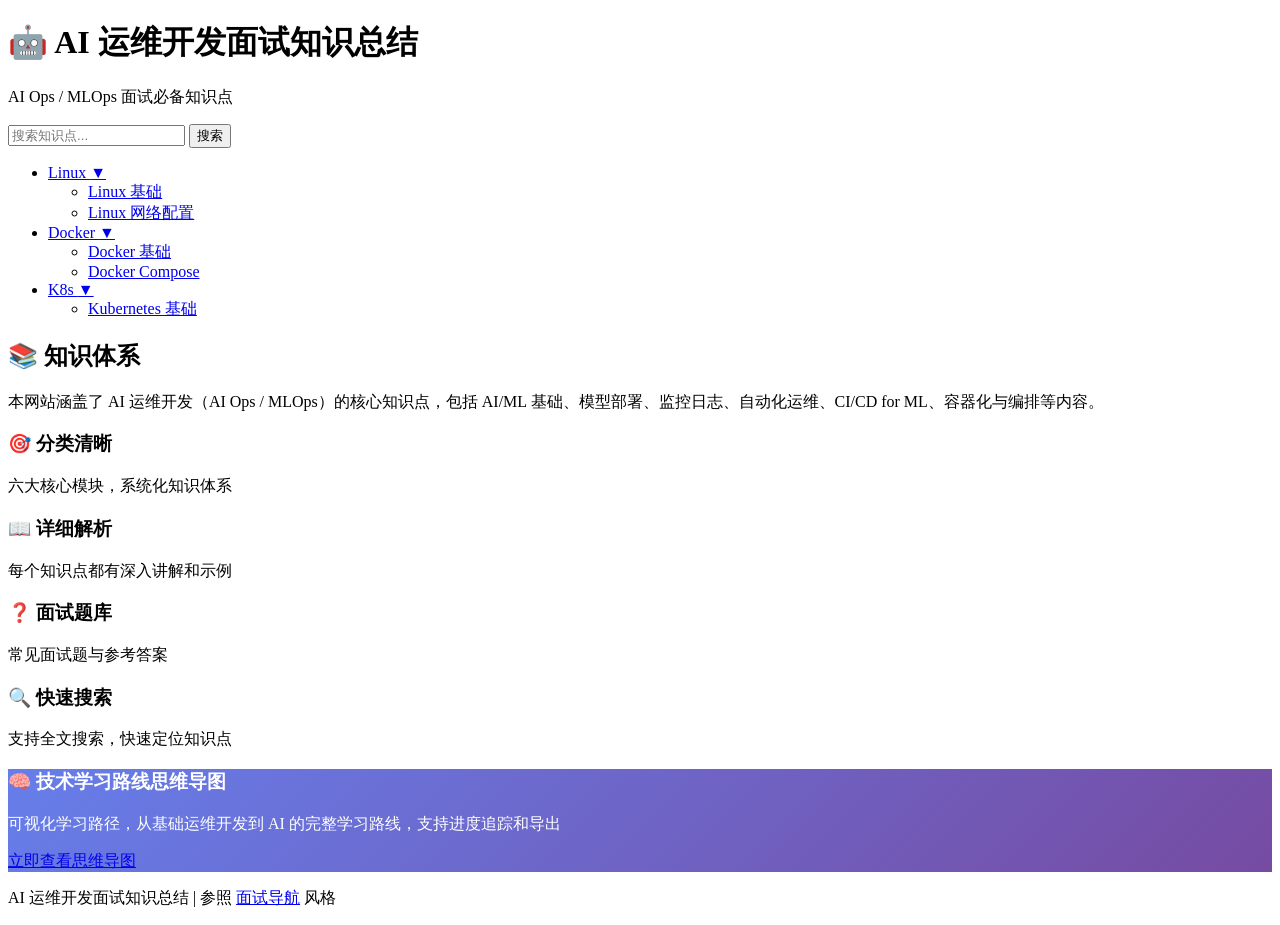
==== ai-ops-interview/templates/index.html @ b9c519ff "Merge branch 'main' into openhands-fix-issue-19" ====
<!DOCTYPE html>
<html lang="zh-CN">
<head>
    <meta charset="UTF-8">
    <meta name="viewport" content="width=device-width, initial-scale=1.0">
    <title>AI 运维开发面试知识总结</title>
    <link rel="stylesheet" href="/static/css/style.css">
</head>
<body>
    <div class="container">
        <header>
            <h1>🤖 AI 运维开发面试知识总结</h1>
            <p class="subtitle">AI Ops / MLOps 面试必备知识点</p>
            <div class="search-box">
                <input type="text" id="searchInput" placeholder="搜索知识点...">
                <button onclick="search()">搜索</button>
            </div>
        </header>

        <!-- 导航栏 -->
        <nav class="navbar">
            <div class="nav-container">
                <ul class="nav-menu">
                    <li class="nav-item dropdown">
                        <a href="javascript:void(0)" class="nav-link" onclick="toggleDropdown(event, 'linux-dropdown')">
                            Linux <span class="dropdown-arrow">▼</span>
                        </a>
                        <ul class="dropdown-menu" id="linux-dropdown">
                            <li><a href="/topic/linux/linux-basics">Linux 基础</a></li>
                            <li><a href="/topic/linux/linux-networking">Linux 网络配置</a></li>
                        </ul>
                    </li>
                    <li class="nav-item dropdown">
                        <a href="javascript:void(0)" class="nav-link" onclick="toggleDropdown(event, 'docker-dropdown')">
                            Docker <span class="dropdown-arrow">▼</span>
                        </a>
                        <ul class="dropdown-menu" id="docker-dropdown">
                            <li><a href="/topic/docker/docker-basics">Docker 基础</a></li>
                            <li><a href="/topic/docker/docker-compose">Docker Compose</a></li>
                        </ul>
                    </li>
                    <li class="nav-item dropdown">
                        <a href="javascript:void(0)" class="nav-link" onclick="toggleDropdown(event, 'k8s-dropdown')">
                            K8s <span class="dropdown-arrow">▼</span>
                        </a>
                        <ul class="dropdown-menu" id="k8s-dropdown">
                            <li><a href="/topic/k8s/k8s-basics">Kubernetes 基础</a></li>
                        </ul>
                    </li>
                </ul>
            </div>
        </nav>

        <nav class="categories" id="categories">
            <!-- Categories will be loaded here -->
        </nav>

        <main>
            <section class="intro">
                <h2>📚 知识体系</h2>
                <p>本网站涵盖了 AI 运维开发（AI Ops / MLOps）的核心知识点，包括 AI/ML 基础、模型部署、监控日志、自动化运维、CI/CD for ML、容器化与编排等内容。</p>
            </section>

            <section class="features">
                <div class="feature-card">
                    <h3>🎯 分类清晰</h3>
                    <p>六大核心模块，系统化知识体系</p>
                </div>
                <div class="feature-card">
                    <h3>📖 详细解析</h3>
                    <p>每个知识点都有深入讲解和示例</p>
                </div>
                <div class="feature-card">
                    <h3>❓ 面试题库</h3>
                    <p>常见面试题与参考答案</p>
                </div>
                <div class="feature-card">
                    <h3>🔍 快速搜索</h3>
                    <p>支持全文搜索，快速定位知识点</p>
                </div>
                <div class="feature-card" style="grid-column: 1 / -1; background: linear-gradient(135deg, #667eea 0%, #764ba2 100%); color: white;">
                    <h3>🧠 技术学习路线思维导图</h3>
                    <p>可视化学习路径，从基础运维开发到 AI 的完整学习路线，支持进度追踪和导出</p>
                    <a href="/mindmap" class="mindmap-btn">立即查看思维导图</a>
                </div>
            </section>
        </main>

        <footer>
            <p>AI 运维开发面试知识总结 | 参照 <a href="https://www.mianshiya.com/" target="_blank">面试导航</a> 风格</p>
        </footer>
    </div>

    <script>
        let categoriesData = [];

        // 切换下拉菜单
        function toggleDropdown(event, dropdownId) {
            event.preventDefault();
            event.stopPropagation();

            // 关闭所有其他下拉菜单
            const allDropdowns = document.querySelectorAll('.dropdown-menu');
            allDropdowns.forEach(dropdown => {
                if (dropdown.id !== dropdownId) {
                    dropdown.classList.remove('show');
                }
            });

            // 切换当前下拉菜单
            const dropdown = document.getElementById(dropdownId);
            dropdown.classList.toggle('show');
        }

        // 点击外部关闭下拉菜单
        document.addEventListener('click', function(event) {
            const dropdowns = document.querySelectorAll('.dropdown-menu');
            dropdowns.forEach(dropdown => {
                if (!dropdown.contains(event.target)) {
                    dropdown.classList.remove('show');
                }
            });
        });

        // 阻止事件冒泡
        document.querySelectorAll('.dropdown-menu').forEach(dropdown => {
            dropdown.addEventListener('click', function(event) {
                event.stopPropagation();
            });
        });

        async function loadCategories() {
            try {
                const response = await fetch('/api/categories');
                categoriesData = await response.json();
                renderCategories();
            } catch (error) {
                console.error('Error loading categories:', error);
            }
        }

        function renderCategories() {
            const container = document.getElementById('categories');
            container.innerHTML = categoriesData.map(category => `
                <div class="category">
                    <h2>${category.name}</h2>
                    <div class="topics">
                        ${category.topics.map(topic => `
                            <a href="/topic/${category.id}/${topic.id}" class="topic-link">
                                ${topic.name}
                            </a>
                        `).join('')}
                    </div>
                </div>
            `).join('');
        }

        function search() {
            const query = document.getElementById('searchInput').value;
            if (query) {
                window.location.href = `/search?q=${encodeURIComponent(query)}`;
            }
        }

        document.getElementById('searchInput').addEventListener('keypress', function(e) {
            if (e.key === 'Enter') {
                search();
            }
        });

        loadCategories();
    </script>
</body>
</html>
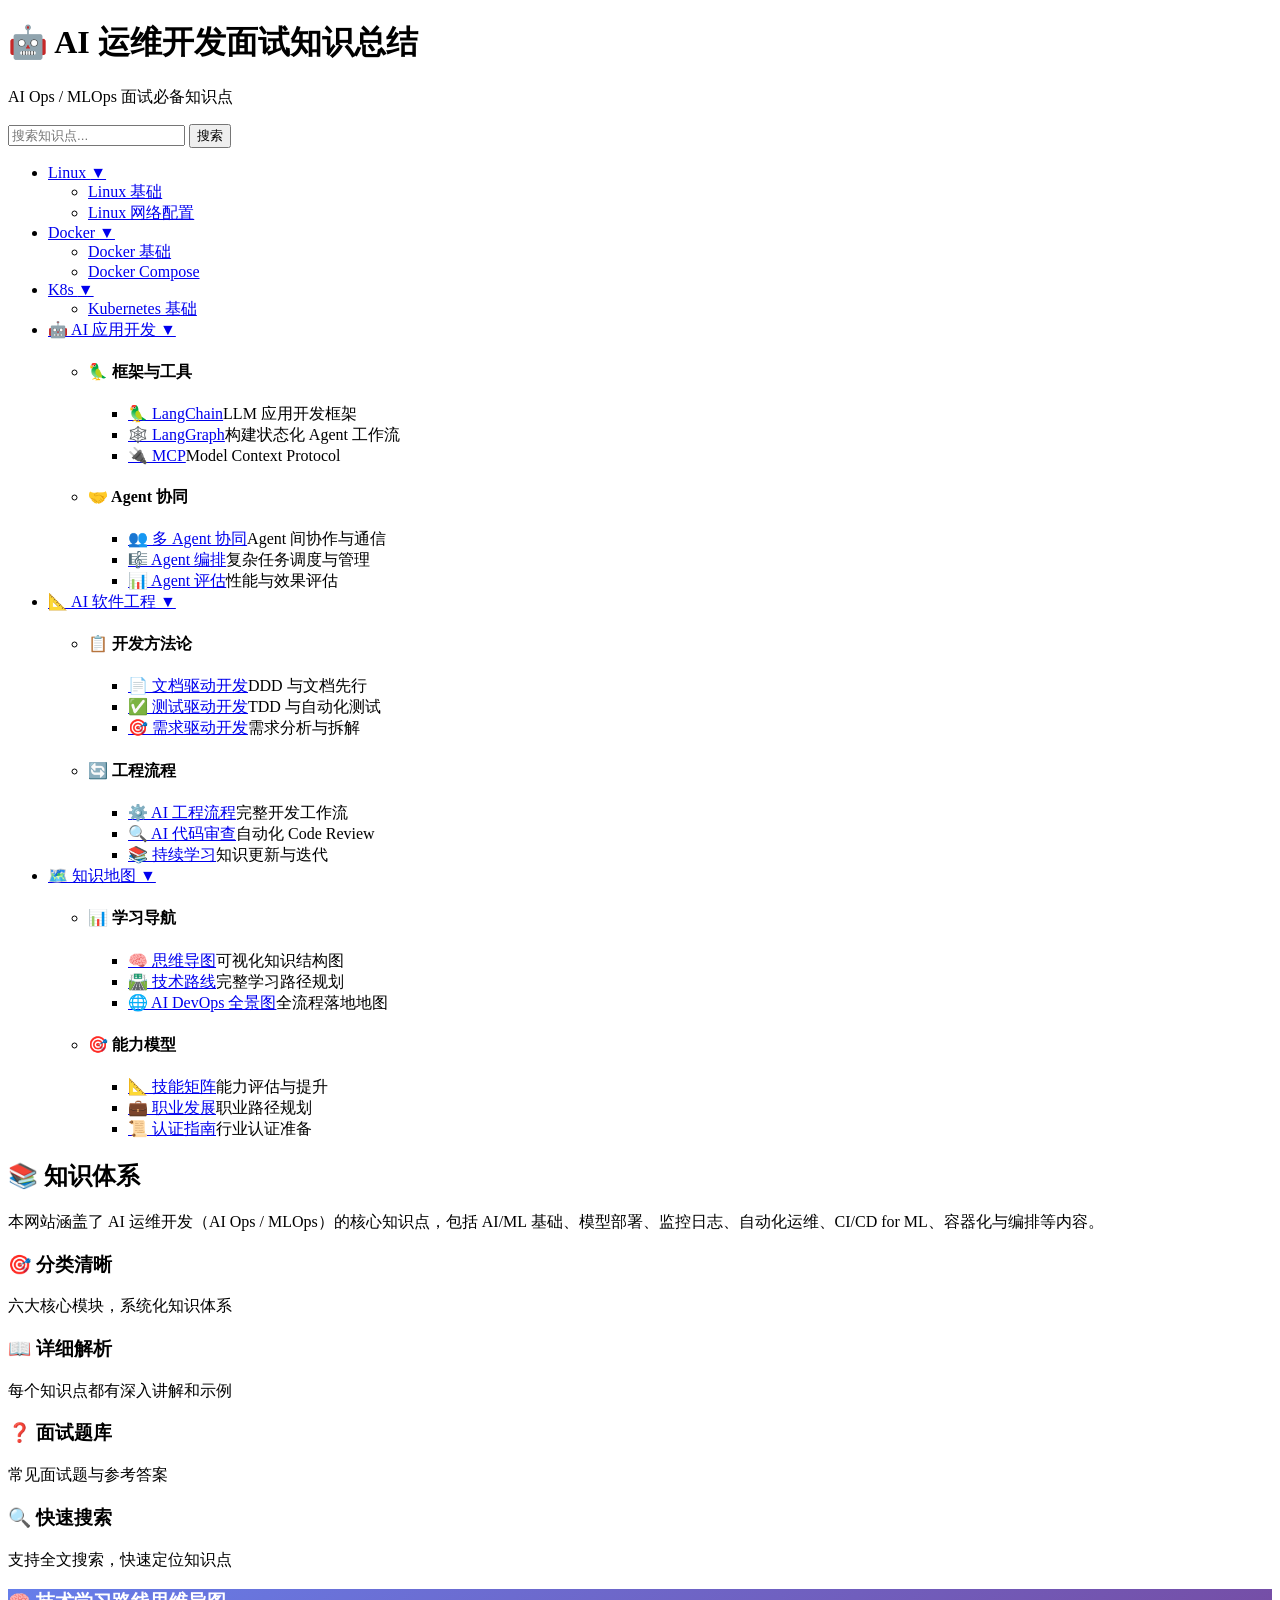
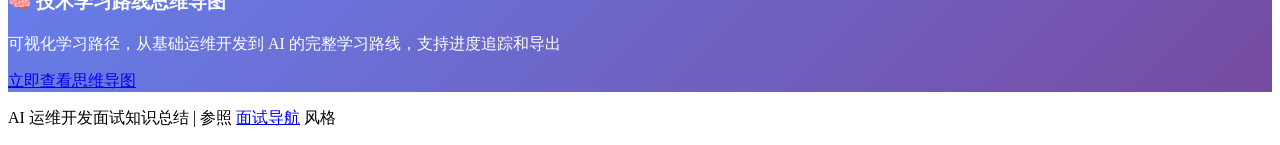
==== commit 0eed4580: "feat: 新增知识地图导航栏目 🗺️ 新增知识地图菜单: - 🧠 思维导图 (已有功能整合) - 🛣️ 技术路线 (完整学习路径) - 🌐 AI DevOps 全景图 (全流程落地地图) - 📐 技" ====
--- a/ai-ops-interview/templates/index.html
+++ b/ai-ops-interview/templates/index.html
@@ -48,6 +48,75 @@
                             <li><a href="/topic/k8s/k8s-basics">Kubernetes 基础</a></li>
                         </ul>
                     </li>
+                    <li class="nav-item dropdown">
+                        <a href="javascript:void(0)" class="nav-link nav-link-ai-app" onclick="toggleDropdown(event, 'ai-app-dropdown')">
+                            🤖 AI 应用开发 <span class="dropdown-arrow">▼</span>
+                        </a>
+                        <ul class="dropdown-menu dropdown-menu-wide" id="ai-app-dropdown">
+                            <li class="dropdown-section">
+                                <h4>🦜 框架与工具</h4>
+                                <ul>
+                                    <li><a href="/ai-apps/langchain">🦜 LangChain</a><span class="desc">LLM 应用开发框架</span></li>
+                                    <li><a href="/ai-apps/langgraph">🕸️ LangGraph</a><span class="desc">构建状态化 Agent 工作流</span></li>
+                                    <li><a href="/ai-apps/mcp">🔌 MCP</a><span class="desc">Model Context Protocol</span></li>
+                                </ul>
+                            </li>
+                            <li class="dropdown-section">
+                                <h4>🤝 Agent 协同</h4>
+                                <ul>
+                                    <li><a href="/ai-apps/agent-collaboration">👥 多 Agent 协同</a><span class="desc">Agent 间协作与通信</span></li>
+                                    <li><a href="/ai-apps/agent-orchestration">🎼 Agent 编排</a><span class="desc">复杂任务调度与管理</span></li>
+                                    <li><a href="/ai-apps/agent-evaluation">📊 Agent 评估</a><span class="desc">性能与效果评估</span></li>
+                                </ul>
+                            </li>
+                        </ul>
+                    </li>
+                    <li class="nav-item dropdown">
+                        <a href="javascript:void(0)" class="nav-link nav-link-ai-se" onclick="toggleDropdown(event, 'ai-se-dropdown')">
+                            📐 AI 软件工程 <span class="dropdown-arrow">▼</span>
+                        </a>
+                        <ul class="dropdown-menu dropdown-menu-wide" id="ai-se-dropdown">
+                            <li class="dropdown-section">
+                                <h4>📋 开发方法论</h4>
+                                <ul>
+                                    <li><a href="/ai-se/doc-driven">📄 文档驱动开发</a><span class="desc">DDD 与文档先行</span></li>
+                                    <li><a href="/ai-se/test-driven">✅ 测试驱动开发</a><span class="desc">TDD 与自动化测试</span></li>
+                                    <li><a href="/ai-se/requirement-driven">🎯 需求驱动开发</a><span class="desc">需求分析与拆解</span></li>
+                                </ul>
+                            </li>
+                            <li class="dropdown-section">
+                                <h4>🔄 工程流程</h4>
+                                <ul>
+                                    <li><a href="/ai-se/ai-workflow">⚙️ AI 工程流程</a><span class="desc">完整开发工作流</span></li>
+                                    <li><a href="/ai-se/code-review">🔍 AI 代码审查</a><span class="desc">自动化 Code Review</span></li>
+                                    <li><a href="/ai-se/continuous-learning">📚 持续学习</a><span class="desc">知识更新与迭代</span></li>
+                                </ul>
+                            </li>
+                        </ul>
+                    </li>
+                    <li class="nav-item dropdown">
+                        <a href="javascript:void(0)" class="nav-link nav-link-maps" onclick="toggleDropdown(event, 'maps-dropdown')">
+                            🗺️ 知识地图 <span class="dropdown-arrow">▼</span>
+                        </a>
+                        <ul class="dropdown-menu dropdown-menu-wide" id="maps-dropdown">
+                            <li class="dropdown-section">
+                                <h4>📊 学习导航</h4>
+                                <ul>
+                                    <li><a href="/mindmap">🧠 思维导图</a><span class="desc">可视化知识结构图</span></li>
+                                    <li><a href="/maps/tech-roadmap">🛣️ 技术路线</a><span class="desc">完整学习路径规划</span></li>
+                                    <li><a href="/maps/ai-devops-landscape">🌐 AI DevOps 全景图</a><span class="desc">全流程落地地图</span></li>
+                                </ul>
+                            </li>
+                            <li class="dropdown-section">
+                                <h4>🎯 能力模型</h4>
+                                <ul>
+                                    <li><a href="/maps/skill-matrix">📐 技能矩阵</a><span class="desc">能力评估与提升</span></li>
+                                    <li><a href="/maps/career-path">💼 职业发展</a><span class="desc">职业路径规划</span></li>
+                                    <li><a href="/maps/certification">📜 认证指南</a><span class="desc">行业认证准备</span></li>
+                                </ul>
+                            </li>
+                        </ul>
+                    </li>
                 </ul>
             </div>
         </nav>
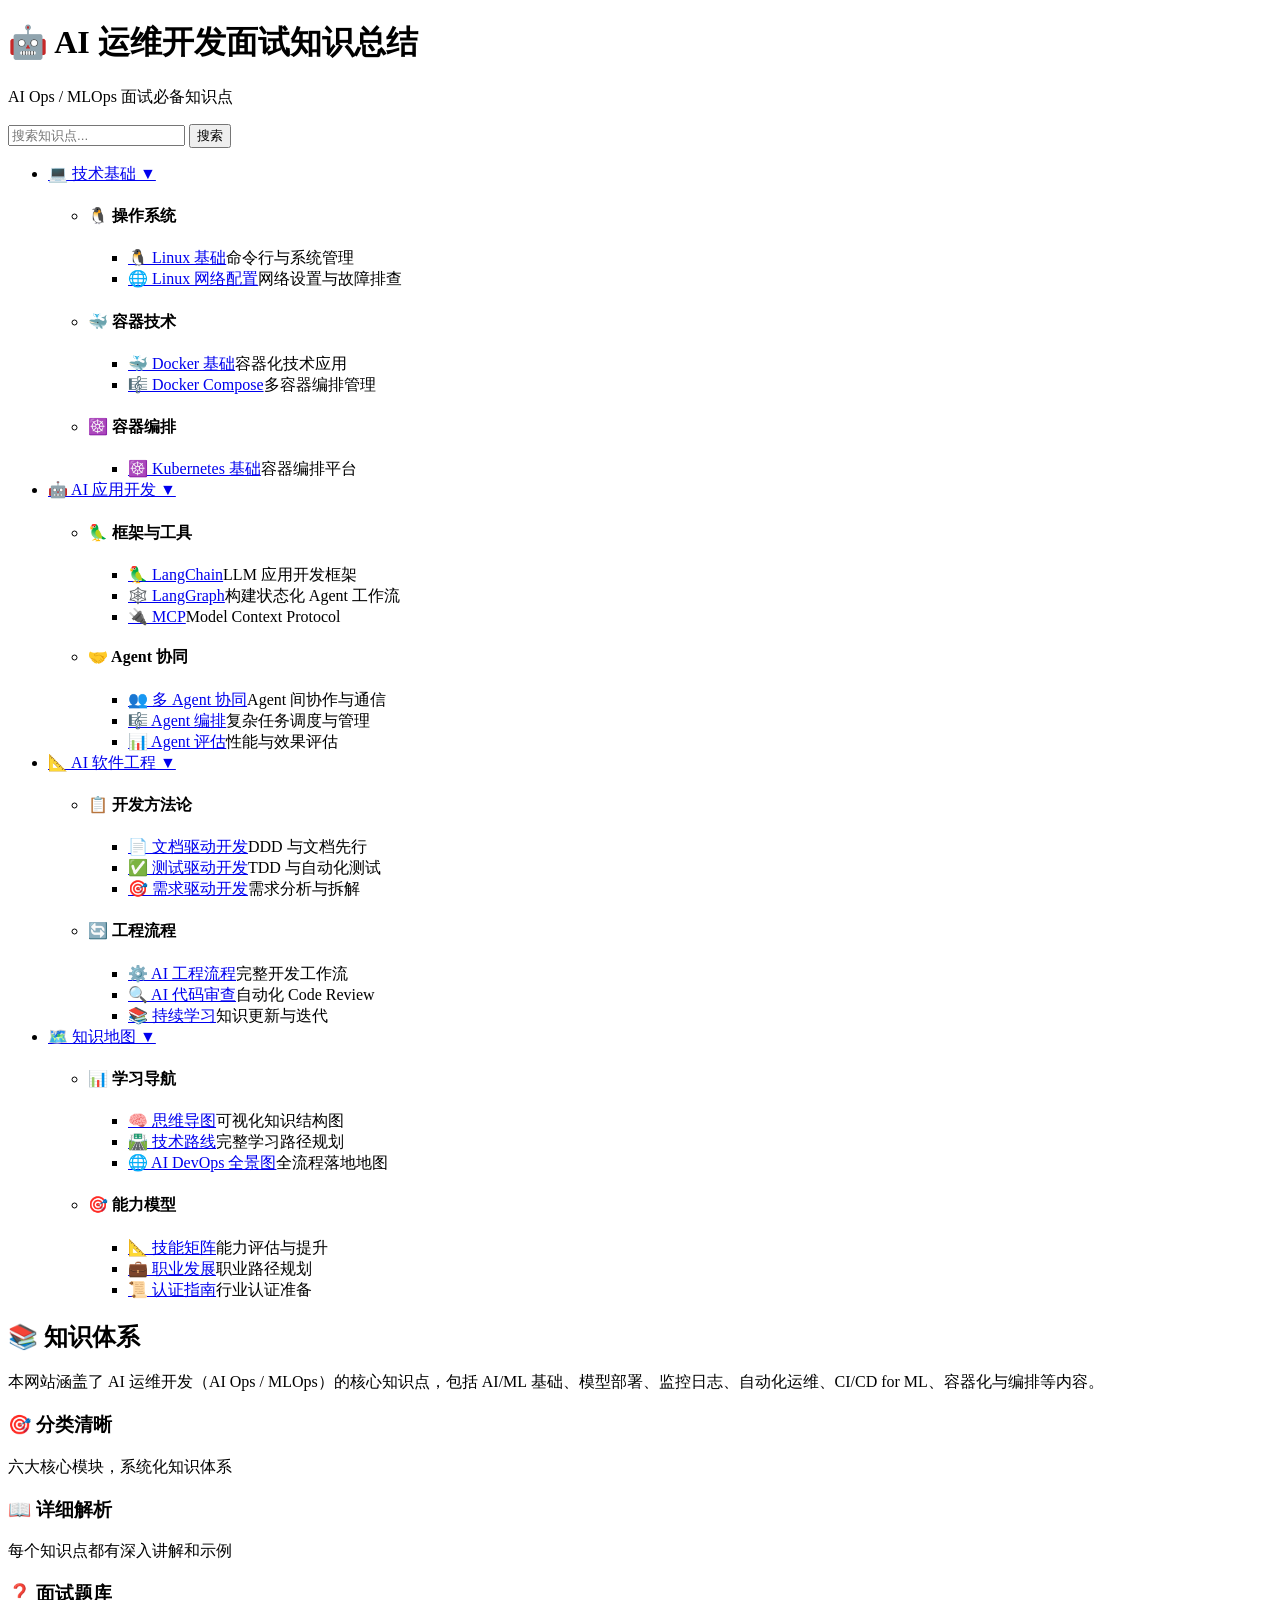
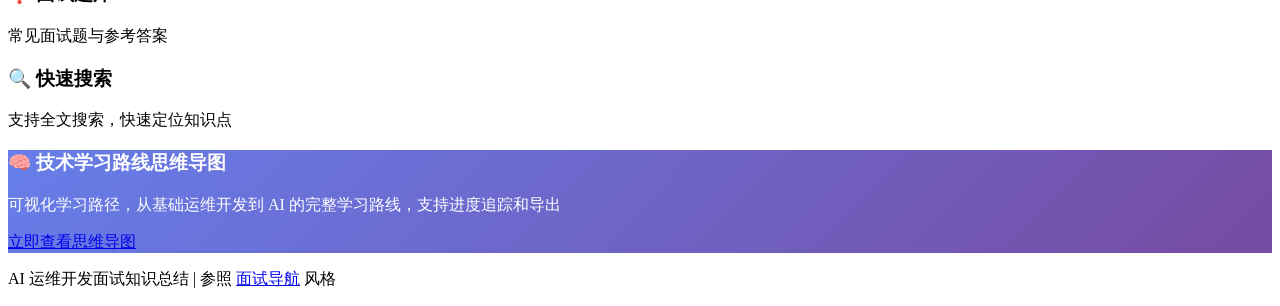
==== commit 471a7d30: "style: 统一导航栏菜单样式 🎨 样式统一: - 将 Linux/Docker/K8s 合并为'💻 技术基础'菜单 - 所有菜单统一使用宽版下拉样式 - 所有菜单项添加图标和描述文字 - 统一的半" ====
--- a/ai-ops-interview/templates/index.html
+++ b/ai-ops-interview/templates/index.html
@@ -23,29 +23,30 @@
             <div class="nav-container">
                 <ul class="nav-menu">
                     <li class="nav-item dropdown">
-                        <a href="javascript:void(0)" class="nav-link" onclick="toggleDropdown(event, 'linux-dropdown')">
-                            Linux <span class="dropdown-arrow">▼</span>
-                        </a>
-                        <ul class="dropdown-menu" id="linux-dropdown">
-                            <li><a href="/topic/linux/linux-basics">Linux 基础</a></li>
-                            <li><a href="/topic/linux/linux-networking">Linux 网络配置</a></li>
-                        </ul>
-                    </li>
-                    <li class="nav-item dropdown">
-                        <a href="javascript:void(0)" class="nav-link" onclick="toggleDropdown(event, 'docker-dropdown')">
-                            Docker <span class="dropdown-arrow">▼</span>
-                        </a>
-                        <ul class="dropdown-menu" id="docker-dropdown">
-                            <li><a href="/topic/docker/docker-basics">Docker 基础</a></li>
-                            <li><a href="/topic/docker/docker-compose">Docker Compose</a></li>
-                        </ul>
-                    </li>
-                    <li class="nav-item dropdown">
-                        <a href="javascript:void(0)" class="nav-link" onclick="toggleDropdown(event, 'k8s-dropdown')">
-                            K8s <span class="dropdown-arrow">▼</span>
-                        </a>
-                        <ul class="dropdown-menu" id="k8s-dropdown">
-                            <li><a href="/topic/k8s/k8s-basics">Kubernetes 基础</a></li>
+                        <a href="javascript:void(0)" class="nav-link nav-link-tech" onclick="toggleDropdown(event, 'tech-dropdown')">
+                            💻 技术基础 <span class="dropdown-arrow">▼</span>
+                        </a>
+                        <ul class="dropdown-menu dropdown-menu-wide" id="tech-dropdown">
+                            <li class="dropdown-section">
+                                <h4>🐧 操作系统</h4>
+                                <ul>
+                                    <li><a href="/topic/linux/linux-basics">🐧 Linux 基础</a><span class="desc">命令行与系统管理</span></li>
+                                    <li><a href="/topic/linux/linux-networking">🌐 Linux 网络配置</a><span class="desc">网络设置与故障排查</span></li>
+                                </ul>
+                            </li>
+                            <li class="dropdown-section">
+                                <h4>🐳 容器技术</h4>
+                                <ul>
+                                    <li><a href="/topic/docker/docker-basics">🐳 Docker 基础</a><span class="desc">容器化技术应用</span></li>
+                                    <li><a href="/topic/docker/docker-compose">🎼 Docker Compose</a><span class="desc">多容器编排管理</span></li>
+                                </ul>
+                            </li>
+                            <li class="dropdown-section">
+                                <h4>☸️ 容器编排</h4>
+                                <ul>
+                                    <li><a href="/topic/k8s/k8s-basics">☸️ Kubernetes 基础</a><span class="desc">容器编排平台</span></li>
+                                </ul>
+                            </li>
                         </ul>
                     </li>
                     <li class="nav-item dropdown">
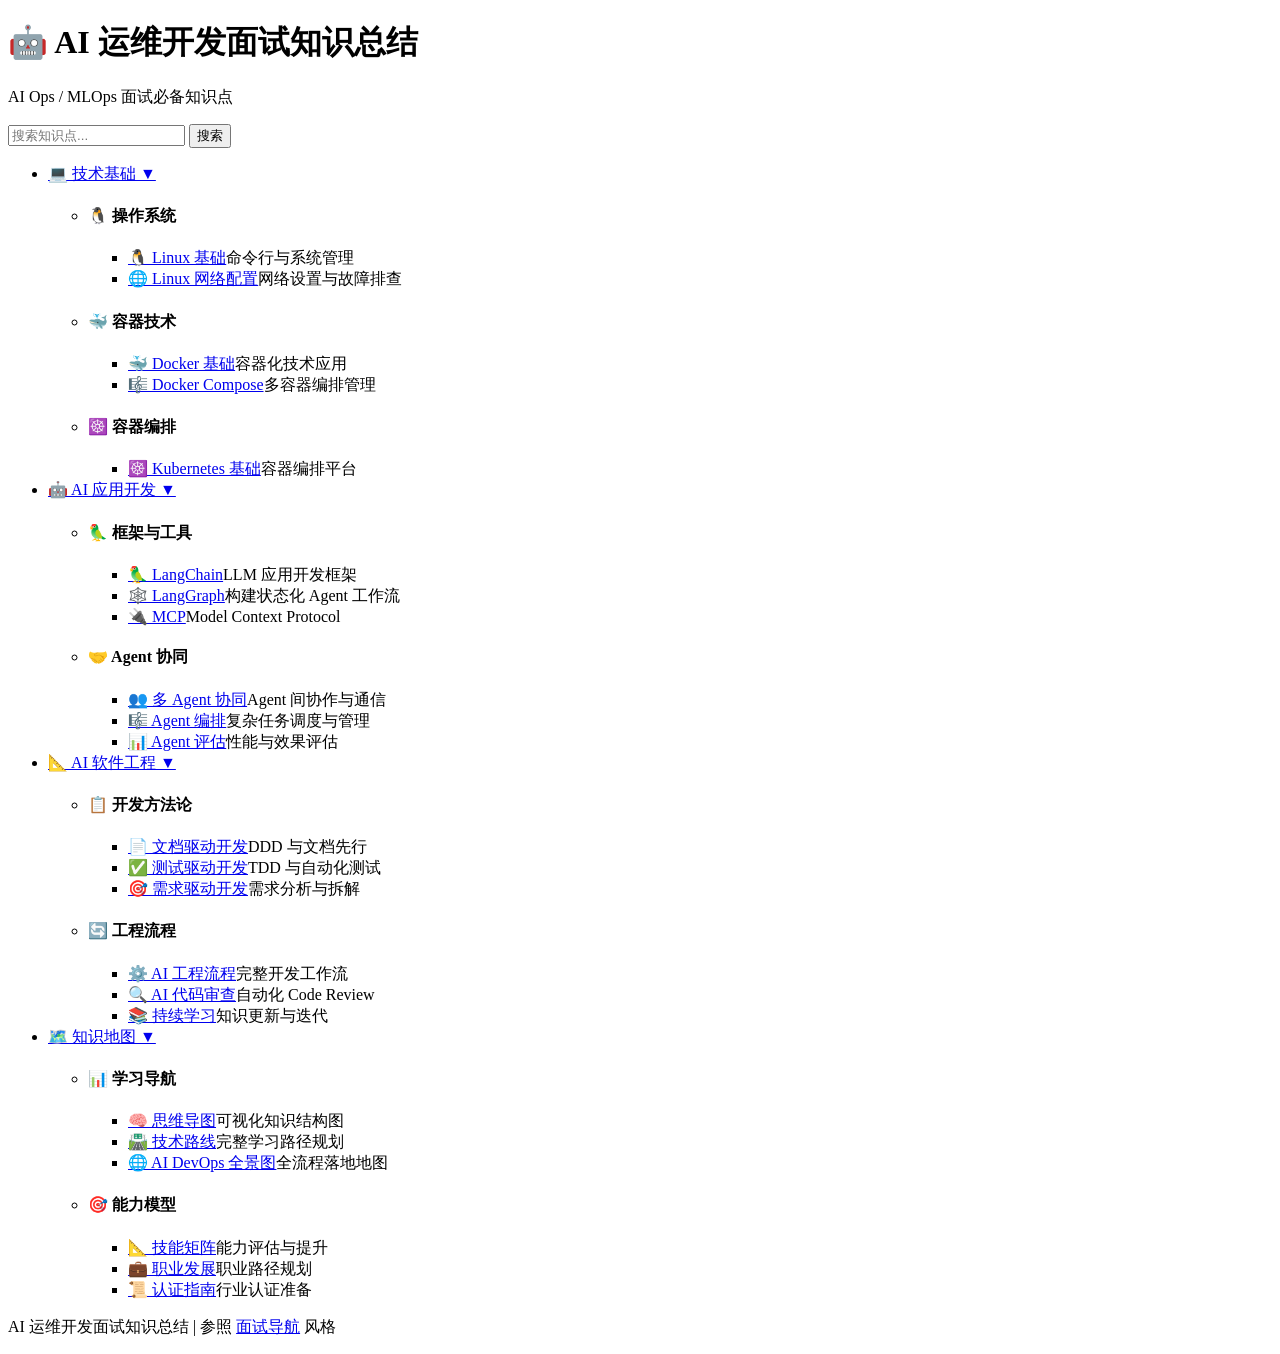
==== commit 31bb4c8d: "feat: 简化首页，只保留导航栏 🎨 首页简化: - 删除分类导航区域 (categories) - 删除介绍区域 (intro section) - 删除特性卡片区域 (features) - 删" ====
--- a/ai-ops-interview/templates/index.html
+++ b/ai-ops-interview/templates/index.html
@@ -122,49 +122,12 @@
             </div>
         </nav>
 
-        <nav class="categories" id="categories">
-            <!-- Categories will be loaded here -->
-        </nav>
-
-        <main>
-            <section class="intro">
-                <h2>📚 知识体系</h2>
-                <p>本网站涵盖了 AI 运维开发（AI Ops / MLOps）的核心知识点，包括 AI/ML 基础、模型部署、监控日志、自动化运维、CI/CD for ML、容器化与编排等内容。</p>
-            </section>
-
-            <section class="features">
-                <div class="feature-card">
-                    <h3>🎯 分类清晰</h3>
-                    <p>六大核心模块，系统化知识体系</p>
-                </div>
-                <div class="feature-card">
-                    <h3>📖 详细解析</h3>
-                    <p>每个知识点都有深入讲解和示例</p>
-                </div>
-                <div class="feature-card">
-                    <h3>❓ 面试题库</h3>
-                    <p>常见面试题与参考答案</p>
-                </div>
-                <div class="feature-card">
-                    <h3>🔍 快速搜索</h3>
-                    <p>支持全文搜索，快速定位知识点</p>
-                </div>
-                <div class="feature-card" style="grid-column: 1 / -1; background: linear-gradient(135deg, #667eea 0%, #764ba2 100%); color: white;">
-                    <h3>🧠 技术学习路线思维导图</h3>
-                    <p>可视化学习路径，从基础运维开发到 AI 的完整学习路线，支持进度追踪和导出</p>
-                    <a href="/mindmap" class="mindmap-btn">立即查看思维导图</a>
-                </div>
-            </section>
-        </main>
-
         <footer>
             <p>AI 运维开发面试知识总结 | 参照 <a href="https://www.mianshiya.com/" target="_blank">面试导航</a> 风格</p>
         </footer>
     </div>
 
     <script>
-        let categoriesData = [];
-
         // 切换下拉菜单
         function toggleDropdown(event, dropdownId) {
             event.preventDefault();
@@ -199,47 +162,6 @@
                 event.stopPropagation();
             });
         });
-
-        async function loadCategories() {
-            try {
-                const response = await fetch('/api/categories');
-                categoriesData = await response.json();
-                renderCategories();
-            } catch (error) {
-                console.error('Error loading categories:', error);
-            }
-        }
-
-        function renderCategories() {
-            const container = document.getElementById('categories');
-            container.innerHTML = categoriesData.map(category => `
-                <div class="category">
-                    <h2>${category.name}</h2>
-                    <div class="topics">
-                        ${category.topics.map(topic => `
-                            <a href="/topic/${category.id}/${topic.id}" class="topic-link">
-                                ${topic.name}
-                            </a>
-                        `).join('')}
-                    </div>
-                </div>
-            `).join('');
-        }
-
-        function search() {
-            const query = document.getElementById('searchInput').value;
-            if (query) {
-                window.location.href = `/search?q=${encodeURIComponent(query)}`;
-            }
-        }
-
-        document.getElementById('searchInput').addEventListener('keypress', function(e) {
-            if (e.key === 'Enter') {
-                search();
-            }
-        });
-
-        loadCategories();
     </script>
 </body>
 </html>
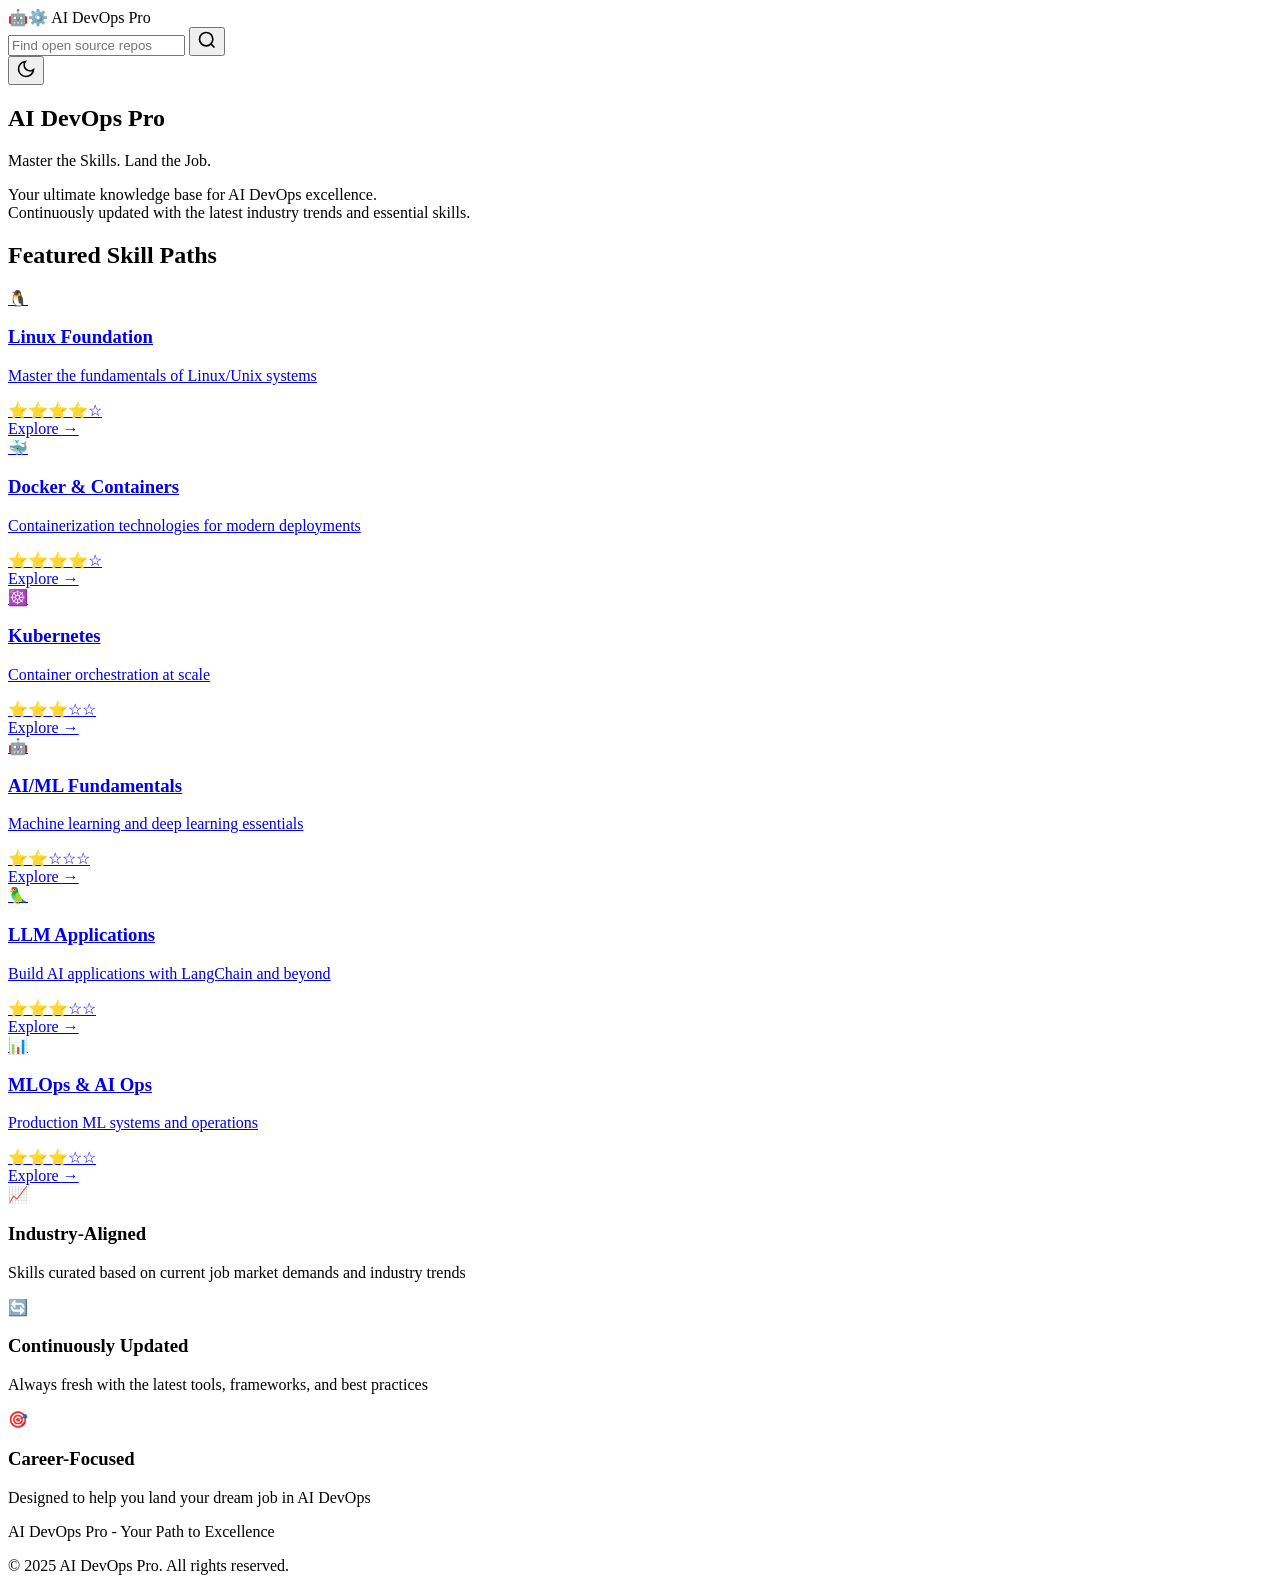
==== commit 7f741436: "feat: 将 AI DevOps Pro 设计应用到首页 🎨 首页替换: - 将 index-pro.html 替换为 index.html - 将 style-pro.css 替换为 style." ====
--- a/ai-ops-interview/templates/index.html
+++ b/ai-ops-interview/templates/index.html
@@ -1,166 +1,181 @@
-
 <!DOCTYPE html>
-<html lang="zh-CN">
+<html lang="en" data-theme="light">
 <head>
     <meta charset="UTF-8">
     <meta name="viewport" content="width=device-width, initial-scale=1.0">
-    <title>AI 运维开发面试知识总结</title>
-    <link rel="stylesheet" href="/static/css/style.css">
+    <title>AI DevOps Pro - Master the Skills. Land the Job.</title>
+    <link rel="stylesheet" href="/static/css/style-pro.css">
+    <link rel="icon" type="image/svg+xml" href="data:image/svg+xml,<svg xmlns='http://www.w3.org/2000/svg' viewBox='0 0 100 100'><text y='.9em' font-size='90'>🤖⚙️</text></svg>">
 </head>
 <body>
-    <div class="container">
-        <header>
-            <h1>🤖 AI 运维开发面试知识总结</h1>
-            <p class="subtitle">AI Ops / MLOps 面试必备知识点</p>
-            <div class="search-box">
-                <input type="text" id="searchInput" placeholder="搜索知识点...">
-                <button onclick="search()">搜索</button>
+    <!-- Navigation -->
+    <nav class="navbar-pro">
+        <div class="nav-brand">
+            <span class="logo">🤖⚙️</span>
+            <span class="title">AI DevOps Pro</span>
+        </div>
+        
+        <div class="nav-search" onsubmit="handleSearch(event)">
+            <input type="text" id="searchInput" placeholder="Find open source repos" onkeypress="if(event.key==='Enter')handleSearch()">
+            <button class="search-btn" onclick="handleSearch()">
+                <svg width="20" height="20" viewBox="0 0 24 24" fill="none" stroke="currentColor" stroke-width="2">
+                    <circle cx="11" cy="11" r="8"></circle>
+                    <path d="m21 21-4.35-4.35"></path>
+                </svg>
+            </button>
+        </div>
+        </div>
+        
+        <button class="theme-toggle" onclick="toggleTheme()">
+            <svg class="icon-moon" width="20" height="20" viewBox="0 0 24 24" fill="none" stroke="currentColor" stroke-width="2">
+                <path d="M21 12.79A9 9 0 1 1 11.21 3 7 7 0 0 0 21 12.79z"></path>
+            </svg>
+            <svg class="icon-sun" width="20" height="20" viewBox="0 0 24 24" fill="none" stroke="currentColor" stroke-width="2" style="display:none;">
+                <circle cx="12" cy="12" r="5"></circle>
+                <path d="M12 1v2M12 21v2M4.22 4.22l1.42 1.42M18.36 18.36l1.42 1.42M1 12h2M21 12h2M4.22 19.78l1.42-1.42M18.36 5.64l1.42-1.42"></path>
+            </svg>
+        </button>
+    </nav>
+
+    <!-- Main Content -->
+    <main class="main-content-pro">
+        <!-- Hero Section -->
+        <section class="hero-section-pro">
+            <h1 class="hero-title">AI DevOps Pro</h1>
+            <p class="hero-tagline">Master the Skills. Land the Job.</p>
+            <p class="hero-subtitle">
+                Your ultimate knowledge base for AI DevOps excellence.<br>
+                Continuously updated with the latest industry trends and essential skills.
+            </p>
+        </section>
+
+        <!-- Featured Skill Paths -->
+        <section class="skills-section">
+            <h2 class="section-title">Featured Skill Paths</h2>
+            <div class="skills-grid">
+                <a href="/topic/linux/linux-basics" class="skill-card">
+                    <div class="skill-icon">🐧</div>
+                    <h3>Linux Foundation</h3>
+                    <p>Master the fundamentals of Linux/Unix systems</p>
+                    <div class="skill-rating">⭐⭐⭐⭐☆</div>
+                    <span class="explore-link">Explore →</span>
+                </a>
+                
+                <a href="/topic/docker/docker-basics" class="skill-card">
+                    <div class="skill-icon">🐳</div>
+                    <h3>Docker & Containers</h3>
+                    <p>Containerization technologies for modern deployments</p>
+                    <div class="skill-rating">⭐⭐⭐⭐☆</div>
+                    <span class="explore-link">Explore →</span>
+                </a>
+                
+                <a href="/topic/k8s/k8s-basics" class="skill-card">
+                    <div class="skill-icon">☸️</div>
+                    <h3>Kubernetes</h3>
+                    <p>Container orchestration at scale</p>
+                    <div class="skill-rating">⭐⭐⭐☆☆</div>
+                    <span class="explore-link">Explore →</span>
+                </a>
+                
+                <a href="/topic/ai-ml-basics/ml-fundamentals" class="skill-card">
+                    <div class="skill-icon">🤖</div>
+                    <h3>AI/ML Fundamentals</h3>
+                    <p>Machine learning and deep learning essentials</p>
+                    <div class="skill-rating">⭐⭐☆☆☆</div>
+                    <span class="explore-link">Explore →</span>
+                </a>
+                
+                <a href="/ai-apps/langchain" class="skill-card">
+                    <div class="skill-icon">🦜</div>
+                    <h3>LLM Applications</h3>
+                    <p>Build AI applications with LangChain and beyond</p>
+                    <div class="skill-rating">⭐⭐⭐☆☆</div>
+                    <span class="explore-link">Explore →</span>
+                </a>
+                
+                <a href="/maps/ai-devops-landscape" class="skill-card">
+                    <div class="skill-icon">📊</div>
+                    <h3>MLOps & AI Ops</h3>
+                    <p>Production ML systems and operations</p>
+                    <div class="skill-rating">⭐⭐⭐☆☆</div>
+                    <span class="explore-link">Explore →</span>
+                </a>
             </div>
-        </header>
+        </section>
 
-        <!-- 导航栏 -->
-        <nav class="navbar">
-            <div class="nav-container">
-                <ul class="nav-menu">
-                    <li class="nav-item dropdown">
-                        <a href="javascript:void(0)" class="nav-link nav-link-tech" onclick="toggleDropdown(event, 'tech-dropdown')">
-                            💻 技术基础 <span class="dropdown-arrow">▼</span>
-                        </a>
-                        <ul class="dropdown-menu dropdown-menu-wide" id="tech-dropdown">
-                            <li class="dropdown-section">
-                                <h4>🐧 操作系统</h4>
-                                <ul>
-                                    <li><a href="/topic/linux/linux-basics">🐧 Linux 基础</a><span class="desc">命令行与系统管理</span></li>
-                                    <li><a href="/topic/linux/linux-networking">🌐 Linux 网络配置</a><span class="desc">网络设置与故障排查</span></li>
-                                </ul>
-                            </li>
-                            <li class="dropdown-section">
-                                <h4>🐳 容器技术</h4>
-                                <ul>
-                                    <li><a href="/topic/docker/docker-basics">🐳 Docker 基础</a><span class="desc">容器化技术应用</span></li>
-                                    <li><a href="/topic/docker/docker-compose">🎼 Docker Compose</a><span class="desc">多容器编排管理</span></li>
-                                </ul>
-                            </li>
-                            <li class="dropdown-section">
-                                <h4>☸️ 容器编排</h4>
-                                <ul>
-                                    <li><a href="/topic/k8s/k8s-basics">☸️ Kubernetes 基础</a><span class="desc">容器编排平台</span></li>
-                                </ul>
-                            </li>
-                        </ul>
-                    </li>
-                    <li class="nav-item dropdown">
-                        <a href="javascript:void(0)" class="nav-link nav-link-ai-app" onclick="toggleDropdown(event, 'ai-app-dropdown')">
-                            🤖 AI 应用开发 <span class="dropdown-arrow">▼</span>
-                        </a>
-                        <ul class="dropdown-menu dropdown-menu-wide" id="ai-app-dropdown">
-                            <li class="dropdown-section">
-                                <h4>🦜 框架与工具</h4>
-                                <ul>
-                                    <li><a href="/ai-apps/langchain">🦜 LangChain</a><span class="desc">LLM 应用开发框架</span></li>
-                                    <li><a href="/ai-apps/langgraph">🕸️ LangGraph</a><span class="desc">构建状态化 Agent 工作流</span></li>
-                                    <li><a href="/ai-apps/mcp">🔌 MCP</a><span class="desc">Model Context Protocol</span></li>
-                                </ul>
-                            </li>
-                            <li class="dropdown-section">
-                                <h4>🤝 Agent 协同</h4>
-                                <ul>
-                                    <li><a href="/ai-apps/agent-collaboration">👥 多 Agent 协同</a><span class="desc">Agent 间协作与通信</span></li>
-                                    <li><a href="/ai-apps/agent-orchestration">🎼 Agent 编排</a><span class="desc">复杂任务调度与管理</span></li>
-                                    <li><a href="/ai-apps/agent-evaluation">📊 Agent 评估</a><span class="desc">性能与效果评估</span></li>
-                                </ul>
-                            </li>
-                        </ul>
-                    </li>
-                    <li class="nav-item dropdown">
-                        <a href="javascript:void(0)" class="nav-link nav-link-ai-se" onclick="toggleDropdown(event, 'ai-se-dropdown')">
-                            📐 AI 软件工程 <span class="dropdown-arrow">▼</span>
-                        </a>
-                        <ul class="dropdown-menu dropdown-menu-wide" id="ai-se-dropdown">
-                            <li class="dropdown-section">
-                                <h4>📋 开发方法论</h4>
-                                <ul>
-                                    <li><a href="/ai-se/doc-driven">📄 文档驱动开发</a><span class="desc">DDD 与文档先行</span></li>
-                                    <li><a href="/ai-se/test-driven">✅ 测试驱动开发</a><span class="desc">TDD 与自动化测试</span></li>
-                                    <li><a href="/ai-se/requirement-driven">🎯 需求驱动开发</a><span class="desc">需求分析与拆解</span></li>
-                                </ul>
-                            </li>
-                            <li class="dropdown-section">
-                                <h4>🔄 工程流程</h4>
-                                <ul>
-                                    <li><a href="/ai-se/ai-workflow">⚙️ AI 工程流程</a><span class="desc">完整开发工作流</span></li>
-                                    <li><a href="/ai-se/code-review">🔍 AI 代码审查</a><span class="desc">自动化 Code Review</span></li>
-                                    <li><a href="/ai-se/continuous-learning">📚 持续学习</a><span class="desc">知识更新与迭代</span></li>
-                                </ul>
-                            </li>
-                        </ul>
-                    </li>
-                    <li class="nav-item dropdown">
-                        <a href="javascript:void(0)" class="nav-link nav-link-maps" onclick="toggleDropdown(event, 'maps-dropdown')">
-                            🗺️ 知识地图 <span class="dropdown-arrow">▼</span>
-                        </a>
-                        <ul class="dropdown-menu dropdown-menu-wide" id="maps-dropdown">
-                            <li class="dropdown-section">
-                                <h4>📊 学习导航</h4>
-                                <ul>
-                                    <li><a href="/mindmap">🧠 思维导图</a><span class="desc">可视化知识结构图</span></li>
-                                    <li><a href="/maps/tech-roadmap">🛣️ 技术路线</a><span class="desc">完整学习路径规划</span></li>
-                                    <li><a href="/maps/ai-devops-landscape">🌐 AI DevOps 全景图</a><span class="desc">全流程落地地图</span></li>
-                                </ul>
-                            </li>
-                            <li class="dropdown-section">
-                                <h4>🎯 能力模型</h4>
-                                <ul>
-                                    <li><a href="/maps/skill-matrix">📐 技能矩阵</a><span class="desc">能力评估与提升</span></li>
-                                    <li><a href="/maps/career-path">💼 职业发展</a><span class="desc">职业路径规划</span></li>
-                                    <li><a href="/maps/certification">📜 认证指南</a><span class="desc">行业认证准备</span></li>
-                                </ul>
-                            </li>
-                        </ul>
-                    </li>
-                </ul>
+        <!-- Value Proposition -->
+        <section class="value-section">
+            <div class="value-grid">
+                <div class="value-card">
+                    <div class="value-icon">📈</div>
+                    <h3>Industry-Aligned</h3>
+                    <p>Skills curated based on current job market demands and industry trends</p>
+                </div>
+                
+                <div class="value-card">
+                    <div class="value-icon">🔄</div>
+                    <h3>Continuously Updated</h3>
+                    <p>Always fresh with the latest tools, frameworks, and best practices</p>
+                </div>
+                
+                <div class="value-card">
+                    <div class="value-icon">🎯</div>
+                    <h3>Career-Focused</h3>
+                    <p>Designed to help you land your dream job in AI DevOps</p>
+                </div>
             </div>
-        </nav>
+        </section>
+    </main>
 
-        <footer>
-            <p>AI 运维开发面试知识总结 | 参照 <a href="https://www.mianshiya.com/" target="_blank">面试导航</a> 风格</p>
-        </footer>
-    </div>
+    <!-- Footer -->
+    <footer class="footer-pro">
+        <p>AI DevOps Pro - Your Path to Excellence</p>
+        <p>© 2025 AI DevOps Pro. All rights reserved.</p>
+    </footer>
 
     <script>
-        // 切换下拉菜单
-        function toggleDropdown(event, dropdownId) {
-            event.preventDefault();
-            event.stopPropagation();
-
-            // 关闭所有其他下拉菜单
-            const allDropdowns = document.querySelectorAll('.dropdown-menu');
-            allDropdowns.forEach(dropdown => {
-                if (dropdown.id !== dropdownId) {
-                    dropdown.classList.remove('show');
-                }
-            });
-
-            // 切换当前下拉菜单
-            const dropdown = document.getElementById(dropdownId);
-            dropdown.classList.toggle('show');
+        // Theme toggle
+        function toggleTheme() {
+            const html = document.documentElement;
+            const currentTheme = html.getAttribute('data-theme');
+            const newTheme = currentTheme === 'light' ? 'dark' : 'light';
+            html.setAttribute('data-theme', newTheme);
+            
+            const moonIcon = document.querySelector('.icon-moon');
+            const sunIcon = document.querySelector('.icon-sun');
+            
+            if (newTheme === 'light') {
+                moonIcon.style.display = 'block';
+                sunIcon.style.display = 'none';
+            } else {
+                moonIcon.style.display = 'none';
+                sunIcon.style.display = 'block';
+            }
+            
+            localStorage.setItem('theme', newTheme);
         }
 
-        // 点击外部关闭下拉菜单
-        document.addEventListener('click', function(event) {
-            const dropdowns = document.querySelectorAll('.dropdown-menu');
-            dropdowns.forEach(dropdown => {
-                if (!dropdown.contains(event.target)) {
-                    dropdown.classList.remove('show');
-                }
-            });
-        });
+        // Search function
+        function handleSearch() {
+            const query = document.getElementById("searchInput").value;
+            if (query) {
+                window.location.href = `/search?q=${encodeURIComponent(query)}`;
+            }
+        }
 
-        // 阻止事件冒泡
-        document.querySelectorAll('.dropdown-menu').forEach(dropdown => {
-            dropdown.addEventListener('click', function(event) {
-                event.stopPropagation();
-            });
+        // Load saved theme
+        document.addEventListener('DOMContentLoaded', () => {
+            const savedTheme = localStorage.getItem('theme') || 'light';
+            const html = document.documentElement;
+            html.setAttribute('data-theme', savedTheme);
+            
+            const moonIcon = document.querySelector('.icon-moon');
+            const sunIcon = document.querySelector('.icon-sun');
+            
+            if (savedTheme === 'dark') {
+                moonIcon.style.display = 'none';
+                sunIcon.style.display = 'block';
+            }
         });
     </script>
 </body>
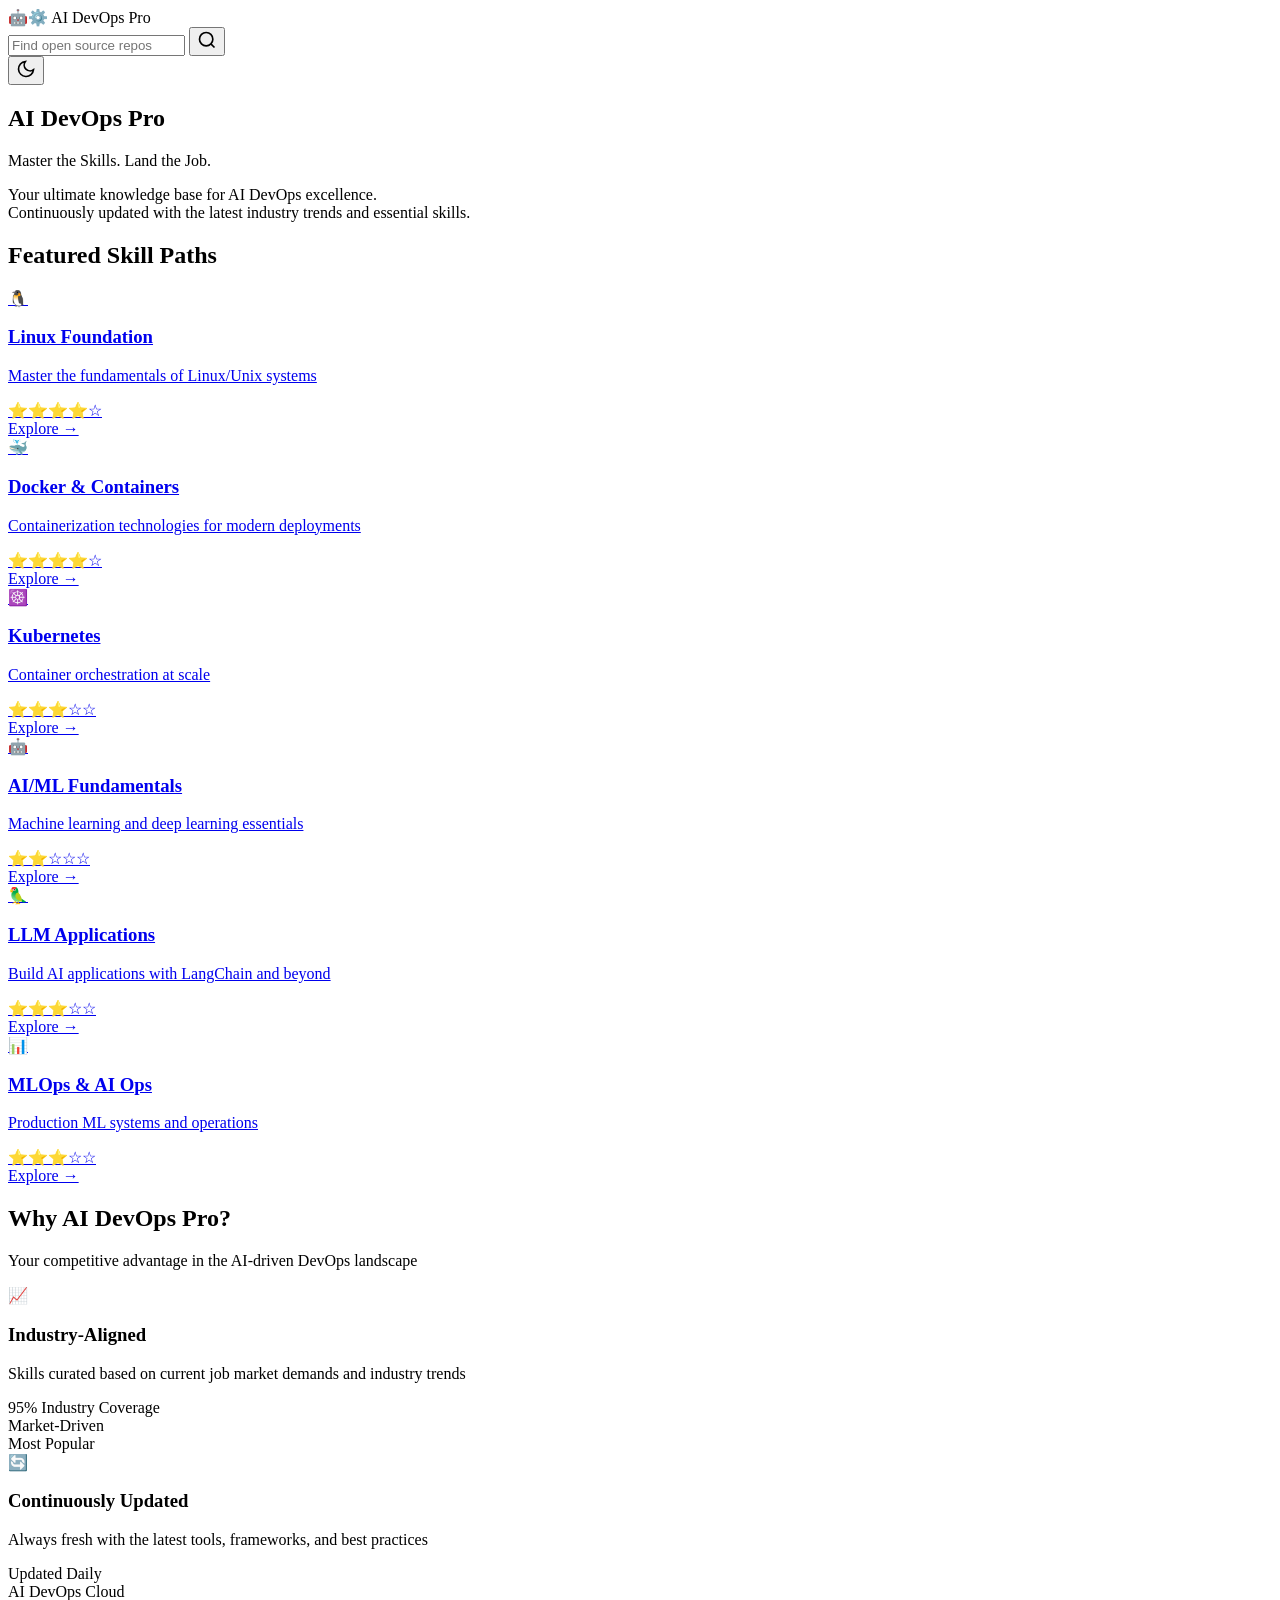
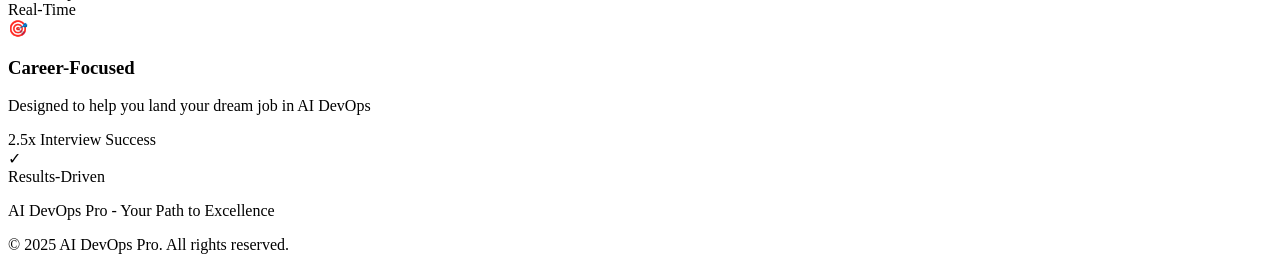
==== commit 56b6ae99: "feat: 重新设计价值主张卡片 🎨 设计升级 - 参考 Code Wiki 风格: - 添加标题 'Why AI DevOps Pro?' - 添加副标题说明 - 每个卡片增加数据可视化元素 - 添" ====
--- a/ai-ops-interview/templates/index.html
+++ b/ai-ops-interview/templates/index.html
@@ -4,7 +4,7 @@
     <meta charset="UTF-8">
     <meta name="viewport" content="width=device-width, initial-scale=1.0">
     <title>AI DevOps Pro - Master the Skills. Land the Job.</title>
-    <link rel="stylesheet" href="/static/css/style-pro.css">
+    <link rel="stylesheet" href="/static/css/style.css">
     <link rel="icon" type="image/svg+xml" href="data:image/svg+xml,<svg xmlns='http://www.w3.org/2000/svg' viewBox='0 0 100 100'><text y='.9em' font-size='90'>🤖⚙️</text></svg>">
 </head>
 <body>
@@ -104,24 +104,89 @@
         </section>
 
         <!-- Value Proposition -->
-        <section class="value-section">
-            <div class="value-grid">
-                <div class="value-card">
-                    <div class="value-icon">📈</div>
-                    <h3>Industry-Aligned</h3>
-                    <p>Skills curated based on current job market demands and industry trends</p>
+        <section class="value-prop-section">
+            <div class="section-header">
+                <h2 class="section-title">Why AI DevOps Pro?</h2>
+                <p class="section-subtitle">Your competitive advantage in the AI-driven DevOps landscape</p>
+            </div>
+            
+            <div class="value-grid-pro">
+                <!-- Card 1: Industry-Aligned -->
+                <div class="value-card-pro">
+                    <div class="value-card-header">
+                        <div class="value-icon-wrapper">
+                            <div class="value-icon">📈</div>
+                        </div>
+                        <h3 class="value-title">Industry-Aligned</h3>
+                    </div>
+                    <div class="value-card-body">
+                        <p class="value-desc">Skills curated based on current job market demands and industry trends</p>
+                        <div class="value-visual">
+                            <div class="stat-item">
+                                <span class="stat-number">95%</span>
+                                <span class="stat-label">Industry Coverage</span>
+                            </div>
+                            <div class="progress-bar">
+                                <div class="progress-fill" style="width: 95%;"></div>
+                            </div>
+                        </div>
+                    </div>
+                    <div class="value-card-footer">
+                        <span class="value-tag">Market-Driven</span>
+                    </div>
                 </div>
                 
-                <div class="value-card">
-                    <div class="value-icon">🔄</div>
-                    <h3>Continuously Updated</h3>
-                    <p>Always fresh with the latest tools, frameworks, and best practices</p>
+                <!-- Card 2: Continuously Updated -->
+                <div class="value-card-pro featured">
+                    <div class="featured-badge">Most Popular</div>
+                    <div class="value-card-header">
+                        <div class="value-icon-wrapper">
+                            <div class="value-icon">🔄</div>
+                        </div>
+                        <h3 class="value-title">Continuously Updated</h3>
+                    </div>
+                    <div class="value-card-body">
+                        <p class="value-desc">Always fresh with the latest tools, frameworks, and best practices</p>
+                        <div class="value-visual">
+                            <div class="update-indicator">
+                                <div class="pulse-dot"></div>
+                                <span class="update-text">Updated Daily</span>
+                            </div>
+                            <div class="tech-stack">
+                                <span class="tech-badge">AI</span>
+                                <span class="tech-badge">DevOps</span>
+                                <span class="tech-badge">Cloud</span>
+                            </div>
+                        </div>
+                    </div>
+                    <div class="value-card-footer">
+                        <span class="value-tag">Real-Time</span>
+                    </div>
                 </div>
                 
-                <div class="value-card">
-                    <div class="value-icon">🎯</div>
-                    <h3>Career-Focused</h3>
-                    <p>Designed to help you land your dream job in AI DevOps</p>
+                <!-- Card 3: Career-Focused -->
+                <div class="value-card-pro">
+                    <div class="value-card-header">
+                        <div class="value-icon-wrapper">
+                            <div class="value-icon">🎯</div>
+                        </div>
+                        <h3 class="value-title">Career-Focused</h3>
+                    </div>
+                    <div class="value-card-body">
+                        <p class="value-desc">Designed to help you land your dream job in AI DevOps</p>
+                        <div class="value-visual">
+                            <div class="career-metric">
+                                <span class="stat-number">2.5x</span>
+                                <span class="stat-label">Interview Success</span>
+                            </div>
+                            <div class="success-indicator">
+                                <span class="check-icon">✓</span>
+                            </div>
+                        </div>
+                    </div>
+                    <div class="value-card-footer">
+                        <span class="value-tag">Results-Driven</span>
+                    </div>
                 </div>
             </div>
         </section>
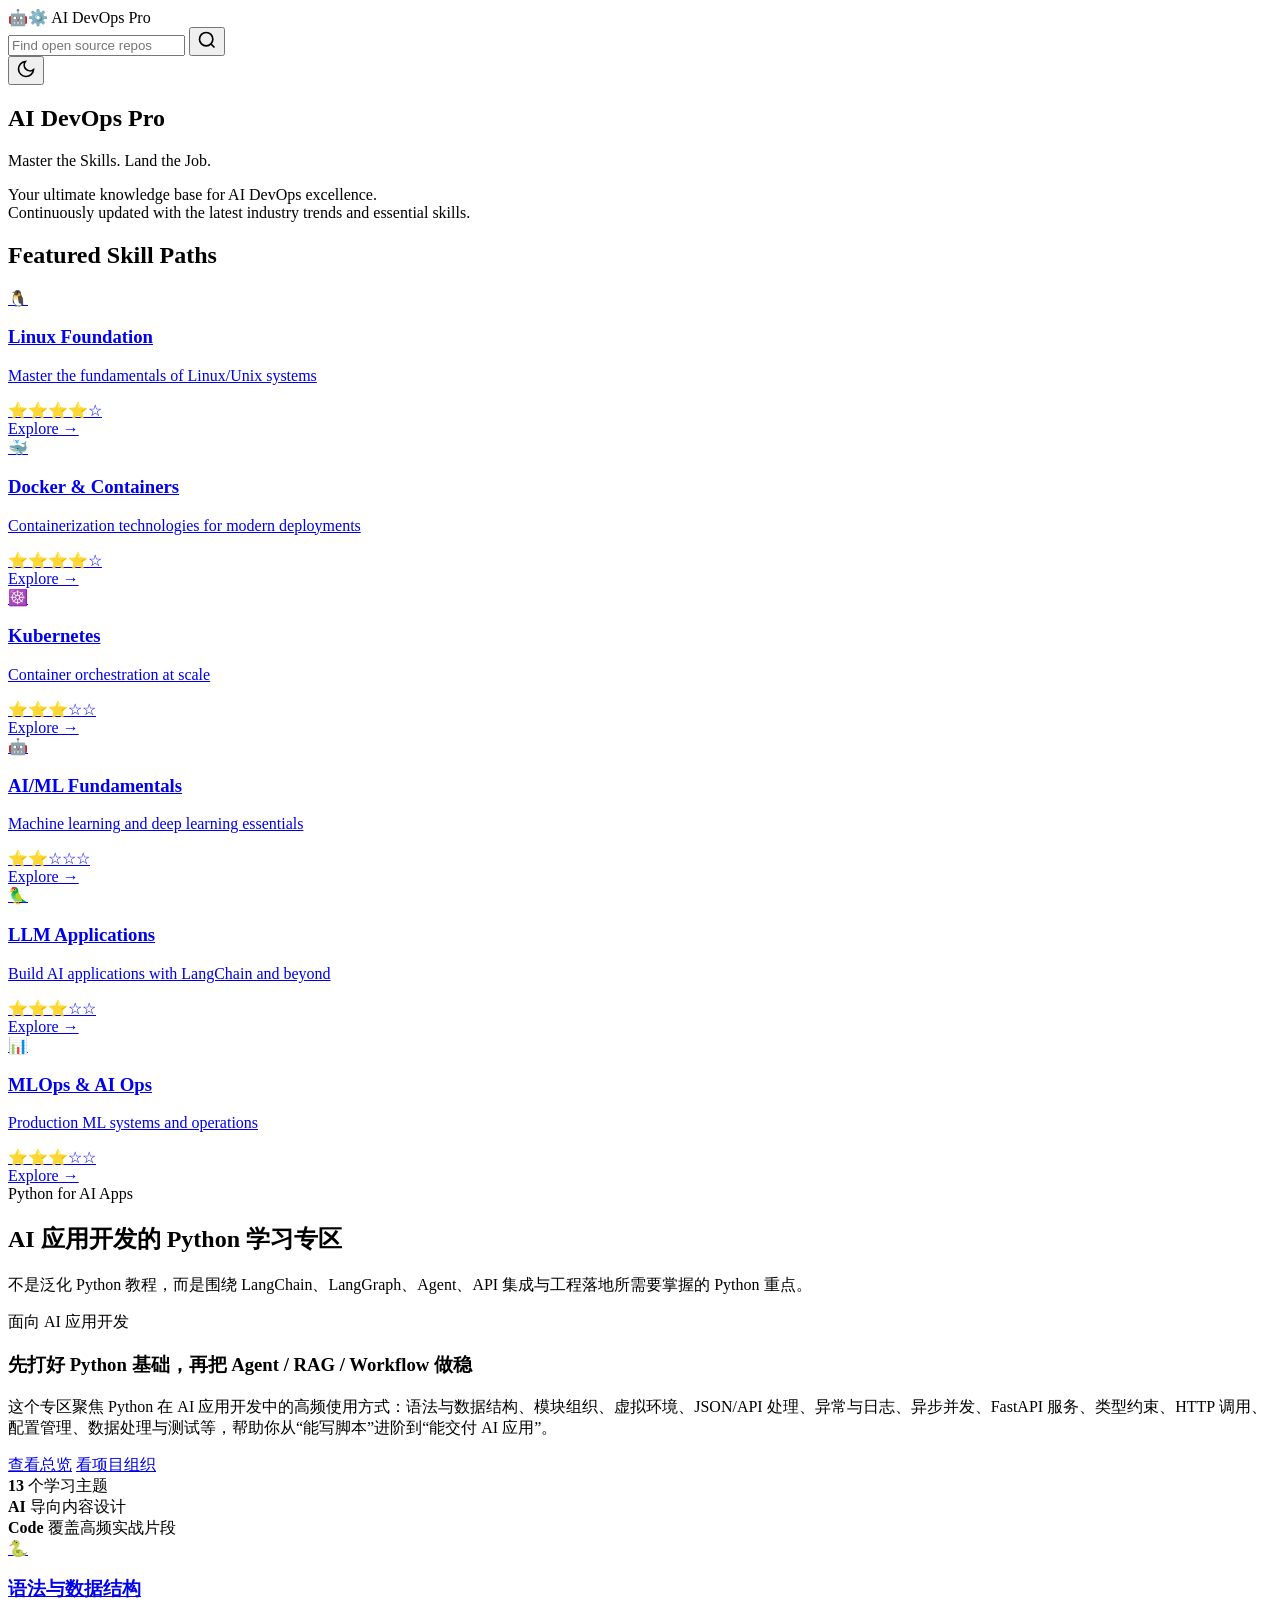
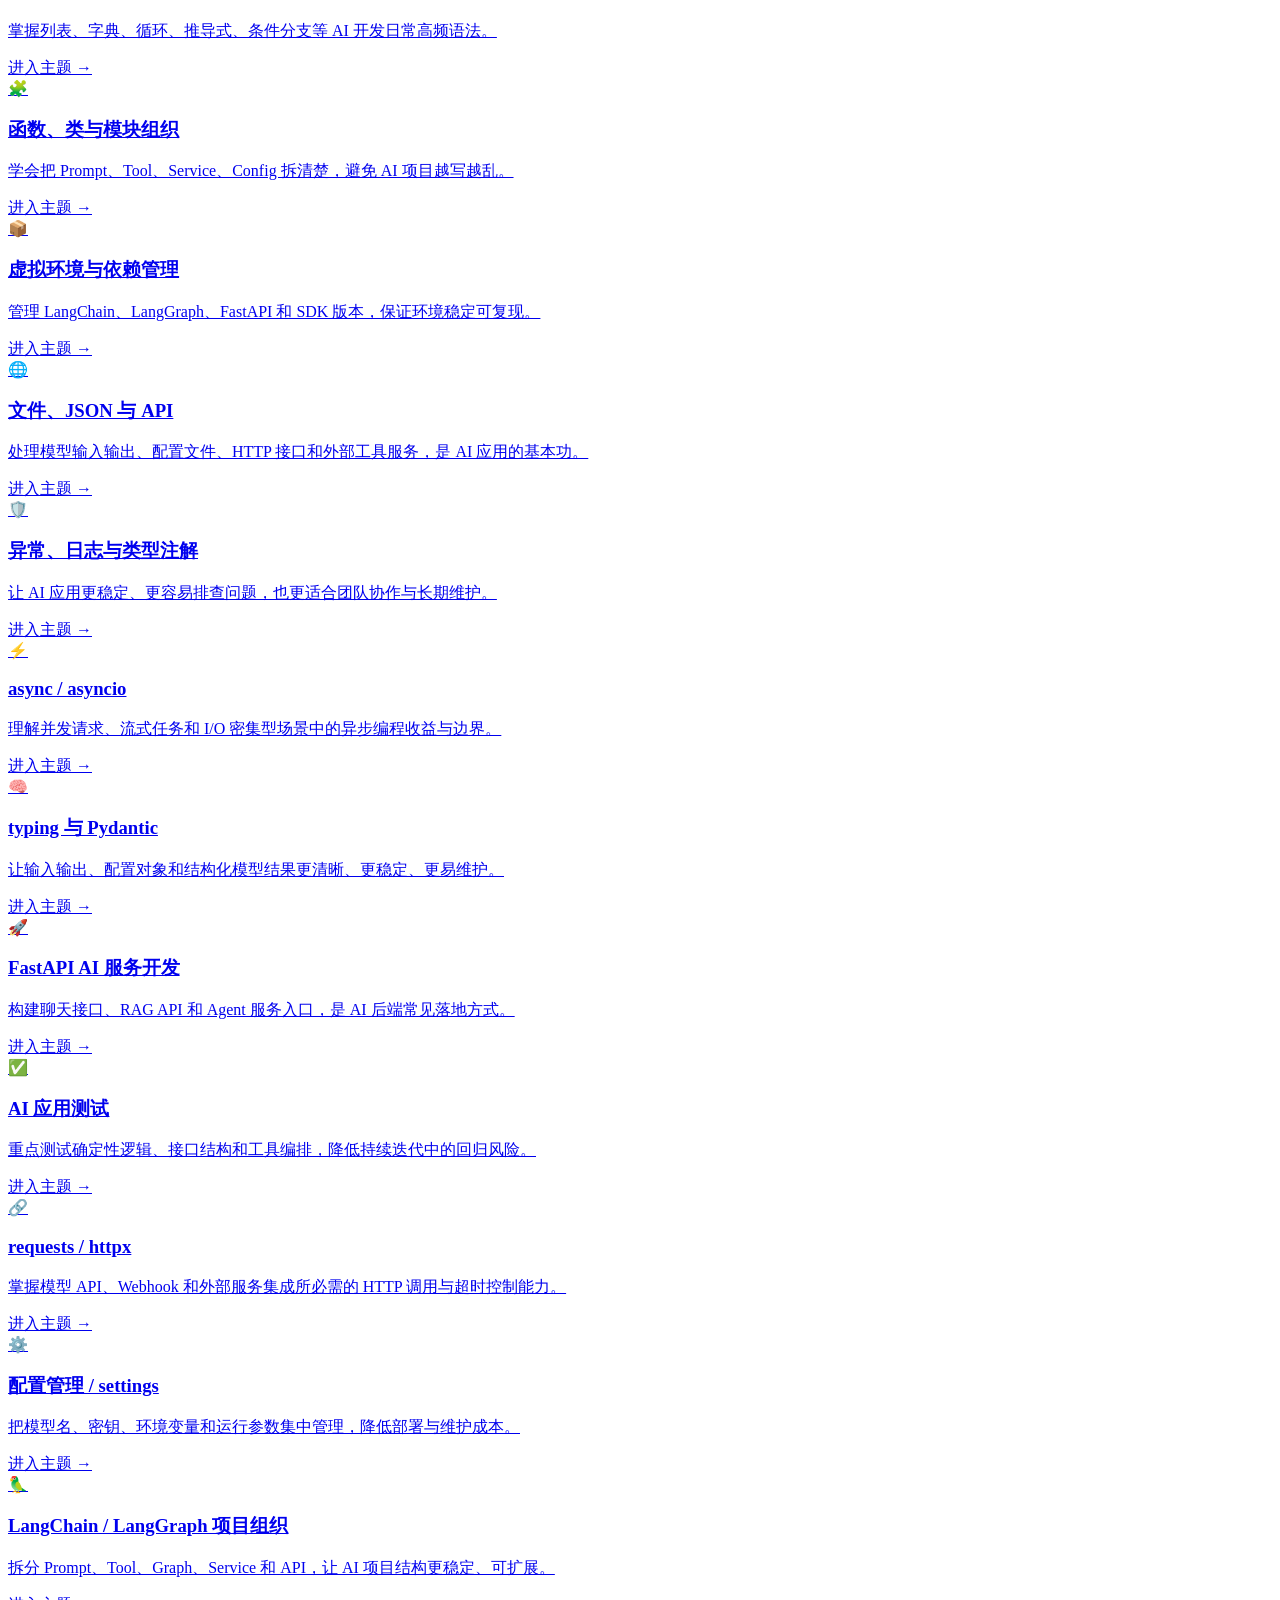
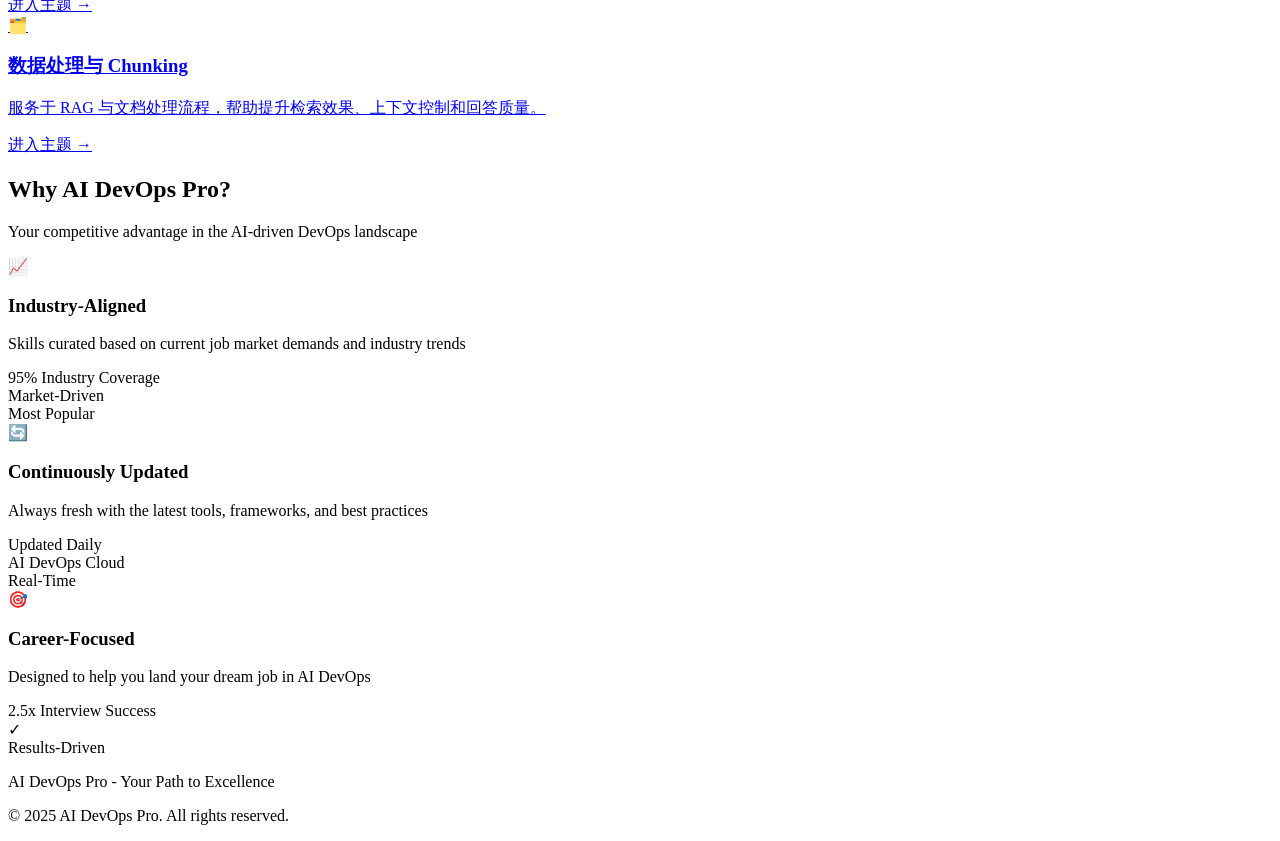
==== commit d458f313: "Expand Python for AI apps learning module Co-authored-by: openhands <openhands@all-hands.dev>" ====
--- a/ai-ops-interview/templates/index.html
+++ b/ai-ops-interview/templates/index.html
@@ -103,6 +103,124 @@
             </div>
         </section>
 
+        <!-- Python for AI Apps -->
+        <section class="python-focus-section">
+            <div class="section-header python-section-header">
+                <span class="section-kicker">Python for AI Apps</span>
+                <h2 class="section-title">AI 应用开发的 Python 学习专区</h2>
+                <p class="section-subtitle">不是泛化 Python 教程，而是围绕 LangChain、LangGraph、Agent、API 集成与工程落地所需要掌握的 Python 重点。</p>
+            </div>
+
+            <div class="python-focus-hero">
+                <div class="python-focus-copy">
+                    <span class="python-badge">面向 AI 应用开发</span>
+                    <h3>先打好 Python 基础，再把 Agent / RAG / Workflow 做稳</h3>
+                    <p>这个专区聚焦 Python 在 AI 应用开发中的高频使用方式：语法与数据结构、模块组织、虚拟环境、JSON/API 处理、异常与日志、异步并发、FastAPI 服务、类型约束、HTTP 调用、配置管理、数据处理与测试等，帮助你从“能写脚本”进阶到“能交付 AI 应用”。</p>
+                    <div class="python-focus-actions">
+                        <a href="/topic/python/python-for-ai-apps" class="topic-action-primary">查看总览</a>
+                        <a href="/topic/python/python-langchain-architecture" class="topic-action-secondary">看项目组织</a>
+                    </div>
+                </div>
+                <div class="python-focus-panel">
+                    <div class="python-focus-metrics">
+                        <div>
+                            <strong>13</strong>
+                            <span>个学习主题</span>
+                        </div>
+                        <div>
+                            <strong>AI</strong>
+                            <span>导向内容设计</span>
+                        </div>
+                        <div>
+                            <strong>Code</strong>
+                            <span>覆盖高频实战片段</span>
+                        </div>
+                    </div>
+                </div>
+            </div>
+
+            <div class="python-grid">
+                <a href="/topic/python/python-syntax-for-ai" class="python-card">
+                    <div class="python-card-icon">🐍</div>
+                    <h3>语法与数据结构</h3>
+                    <p>掌握列表、字典、循环、推导式、条件分支等 AI 开发日常高频语法。</p>
+                    <span class="explore-link">进入主题 →</span>
+                </a>
+                <a href="/topic/python/python-architecture" class="python-card">
+                    <div class="python-card-icon">🧩</div>
+                    <h3>函数、类与模块组织</h3>
+                    <p>学会把 Prompt、Tool、Service、Config 拆清楚，避免 AI 项目越写越乱。</p>
+                    <span class="explore-link">进入主题 →</span>
+                </a>
+                <a href="/topic/python/python-env-and-deps" class="python-card">
+                    <div class="python-card-icon">📦</div>
+                    <h3>虚拟环境与依赖管理</h3>
+                    <p>管理 LangChain、LangGraph、FastAPI 和 SDK 版本，保证环境稳定可复现。</p>
+                    <span class="explore-link">进入主题 →</span>
+                </a>
+                <a href="/topic/python/python-data-api" class="python-card">
+                    <div class="python-card-icon">🌐</div>
+                    <h3>文件、JSON 与 API</h3>
+                    <p>处理模型输入输出、配置文件、HTTP 接口和外部工具服务，是 AI 应用的基本功。</p>
+                    <span class="explore-link">进入主题 →</span>
+                </a>
+                <a href="/topic/python/python-reliability" class="python-card">
+                    <div class="python-card-icon">🛡️</div>
+                    <h3>异常、日志与类型注解</h3>
+                    <p>让 AI 应用更稳定、更容易排查问题，也更适合团队协作与长期维护。</p>
+                    <span class="explore-link">进入主题 →</span>
+                </a>
+                <a href="/topic/python/python-async-ai" class="python-card">
+                    <div class="python-card-icon">⚡</div>
+                    <h3>async / asyncio</h3>
+                    <p>理解并发请求、流式任务和 I/O 密集型场景中的异步编程收益与边界。</p>
+                    <span class="explore-link">进入主题 →</span>
+                </a>
+                <a href="/topic/python/python-typing-pydantic" class="python-card">
+                    <div class="python-card-icon">🧠</div>
+                    <h3>typing 与 Pydantic</h3>
+                    <p>让输入输出、配置对象和结构化模型结果更清晰、更稳定、更易维护。</p>
+                    <span class="explore-link">进入主题 →</span>
+                </a>
+                <a href="/topic/python/python-fastapi-ai" class="python-card">
+                    <div class="python-card-icon">🚀</div>
+                    <h3>FastAPI AI 服务开发</h3>
+                    <p>构建聊天接口、RAG API 和 Agent 服务入口，是 AI 后端常见落地方式。</p>
+                    <span class="explore-link">进入主题 →</span>
+                </a>
+                <a href="/topic/python/python-testing-ai" class="python-card">
+                    <div class="python-card-icon">✅</div>
+                    <h3>AI 应用测试</h3>
+                    <p>重点测试确定性逻辑、接口结构和工具编排，降低持续迭代中的回归风险。</p>
+                    <span class="explore-link">进入主题 →</span>
+                </a>
+                <a href="/topic/python/python-http-clients" class="python-card">
+                    <div class="python-card-icon">🔗</div>
+                    <h3>requests / httpx</h3>
+                    <p>掌握模型 API、Webhook 和外部服务集成所必需的 HTTP 调用与超时控制能力。</p>
+                    <span class="explore-link">进入主题 →</span>
+                </a>
+                <a href="/topic/python/python-config-settings" class="python-card">
+                    <div class="python-card-icon">⚙️</div>
+                    <h3>配置管理 / settings</h3>
+                    <p>把模型名、密钥、环境变量和运行参数集中管理，降低部署与维护成本。</p>
+                    <span class="explore-link">进入主题 →</span>
+                </a>
+                <a href="/topic/python/python-langchain-architecture" class="python-card">
+                    <div class="python-card-icon">🦜</div>
+                    <h3>LangChain / LangGraph 项目组织</h3>
+                    <p>拆分 Prompt、Tool、Graph、Service 和 API，让 AI 项目结构更稳定、可扩展。</p>
+                    <span class="explore-link">进入主题 →</span>
+                </a>
+                <a href="/topic/python/python-data-processing" class="python-card">
+                    <div class="python-card-icon">🗂️</div>
+                    <h3>数据处理与 Chunking</h3>
+                    <p>服务于 RAG 与文档处理流程，帮助提升检索效果、上下文控制和回答质量。</p>
+                    <span class="explore-link">进入主题 →</span>
+                </a>
+            </div>
+        </section>
+
         <!-- Value Proposition -->
         <section class="value-prop-section">
             <div class="section-header">
